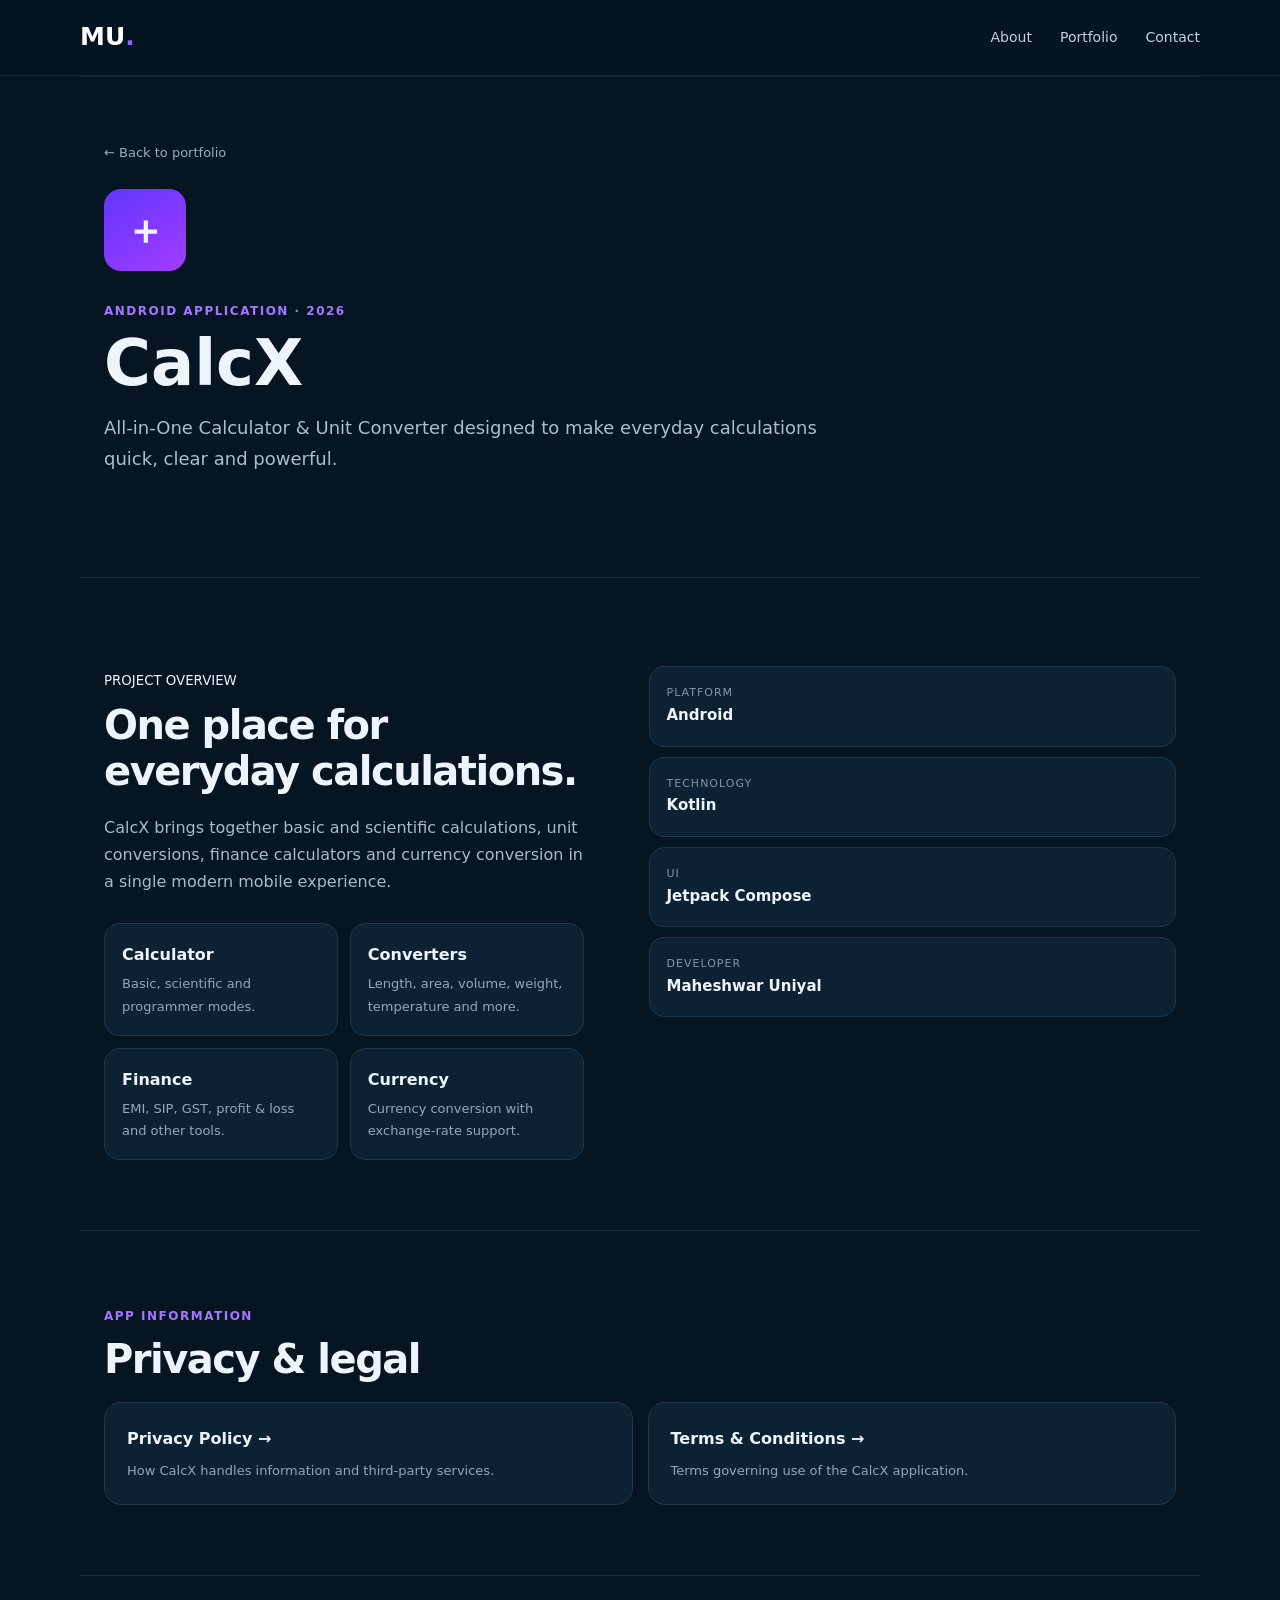
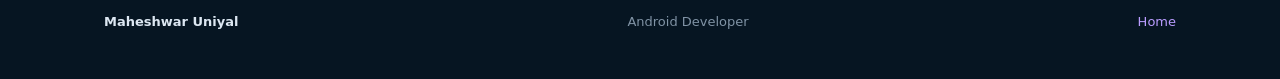
==== calcx.html @ ce77a1cc "Reformat Updated content for home" ====
<!doctype html><html><head><meta charset="utf-8"><meta name="viewport" content="width=device-width,initial-scale=1"><title>CalcX | Maheshwar Uniyal</title><link rel="stylesheet" href="style.css"></head><body><header><a class="logo" href="index.html">MU<span>.</span></a><nav><a href="index.html#about">About</a><a href="index.html#portfolio">Portfolio</a><a href="contact.html">Contact</a></nav></header><main><section class="projectHero"><a href="index.html#portfolio">← Back to portfolio</a><b class="icon big">＋</b><small>ANDROID APPLICATION · 2026</small><h1>CalcX</h1><p>All-in-One Calculator & Unit Converter designed to make everyday calculations quick, clear and powerful.</p></section><section><div class="grid"><div><small>PROJECT OVERVIEW</small><h2>One place for everyday calculations.</h2><p>CalcX brings together basic and scientific calculations, unit conversions, finance calculators and currency conversion in a single modern mobile experience.</p><div class="features"><div><b>Calculator</b><span>Basic, scientific and programmer modes.</span></div><div><b>Converters</b><span>Length, area, volume, weight, temperature and more.</span></div><div><b>Finance</b><span>EMI, SIP, GST, profit & loss and other tools.</span></div><div><b>Currency</b><span>Currency conversion with exchange-rate support.</span></div></div></div><aside><div>Platform<strong>Android</strong></div><div>Technology<strong>Kotlin</strong></div><div>UI<strong>Jetpack Compose</strong></div><div>Developer<strong>Maheshwar Uniyal</strong></div></aside></div></section><section><small>APP INFORMATION</small><h2>Privacy & legal</h2><div class="legalCards"><a href="privacy-policy.html"><b>Privacy Policy →</b><span>How CalcX handles information and third-party services.</span></a><a href="terms.html"><b>Terms & Conditions →</b><span>Terms governing use of the CalcX application.</span></a></div></section></main><footer><b>Maheshwar Uniyal</b><span>Android Developer</span><a href="index.html">Home</a></footer></body></html>
---- style.css ----
*{box-sizing:border-box}body{margin:0;background:#061522;color:#edf4fc;font:16px/1.7 system-ui,-apple-system,Segoe UI,sans-serif}a{color:#b99cff;text-decoration:none}header{height:76px;padding:0 max(20px,calc((100% - 1120px)/2));display:flex;align-items:center;justify-content:space-between;border-bottom:1px solid #152b3c;position:sticky;top:0;background:#061522f2;backdrop-filter:blur(12px);z-index:5}.logo{font-size:25px;font-weight:900;color:#fff}.logo span{color:#9a5cff}nav{display:flex;gap:28px}nav a{color:#c5d1dc;font-size:14px}main{max-width:1120px;margin:auto}.hero,.projectHero,.contact{padding:105px 24px 85px}.hero small,.section-label,section>small,.projectHero small,.legal>small,.contact>small{color:#a477ff;font-size:12px;font-weight:800;letter-spacing:1.5px}.hero h1{font-size:clamp(48px,7vw,82px);line-height:1.03;letter-spacing:-4px;margin:18px 0}.hero em{font-style:normal;color:#bca7ff}.hero p{max-width:680px;color:#a9b9c8;font-size:18px}.btn{display:inline-block;padding:13px 20px;border-radius:13px;background:linear-gradient(135deg,#6438ff,#a448ff);color:#fff;font-weight:800;margin:25px 8px 0 0}.btn.alt{background:#102638;border:1px solid #294257}section{padding:70px 24px;border-top:1px solid #142a3a}.grid{display:grid;grid-template-columns:1fr 1.1fr;gap:65px;margin-top:18px}.grid h2,section h2{font-size:40px;line-height:1.15;letter-spacing:-1.5px;margin:8px 0 20px}.grid p,section p{color:#aabac9}.tags{display:flex;flex-wrap:wrap;gap:7px;margin-top:20px}.tags span{background:#10283a;border:1px solid #1d3a50;border-radius:8px;padding:5px 9px;font-size:12px;color:#c0ccd8}.cards{display:grid;grid-template-columns:1fr 1fr;gap:18px;margin-top:25px}.card{position:relative;display:block;padding:27px;border:1px solid #20394c;border-radius:22px;background:linear-gradient(145deg,#0c2233,#091a28);color:#edf4fc}.card:hover{border-color:#7050e9;transform:translateY(-3px)}.card h3{font-size:28px;margin:12px 0 5px}.card p{color:#a7b7c6}.icon{width:58px;height:58px;border-radius:17px;display:grid;place-items:center;background:linear-gradient(145deg,#6036ff,#a33cff);font-size:30px}.icon.blue{background:linear-gradient(145deg,#0ea5e9,#2563eb)}.card small{display:block;margin-top:22px}.arrow{position:absolute;right:25px;top:27px;font-size:24px;color:#9d80ff}.card label{font-size:11px;color:#a5b4c1;background:#122a3a;padding:6px 9px;border-radius:8px}.cta{display:flex;justify-content:space-between;align-items:center;gap:25px}.projectHero{padding-top:65px}.projectHero>a,.legal>a{display:block;margin-bottom:25px;color:#9aacbc;font-size:13px}.projectHero h1{font-size:64px;line-height:1;margin:8px 0}.projectHero p{max-width:720px;font-size:18px;color:#aebdca}.big{width:82px;height:82px;font-size:40px;margin-bottom:25px}.features{display:grid;grid-template-columns:1fr 1fr;gap:12px;margin-top:28px}.features div,aside div{padding:17px;background:#0c2233;border:1px solid #1d384b;border-radius:15px}.features b,.features span{display:block}.features span{font-size:13px;color:#94a7b7;margin-top:5px}aside{display:grid;align-content:start;gap:10px}aside div{color:#8195a7;font-size:11px;text-transform:uppercase;letter-spacing:1px}aside strong{display:block;color:#edf4fc;font-size:15px;letter-spacing:0;text-transform:none}.legalCards{display:grid;grid-template-columns:1fr 1fr;gap:15px}.legalCards a{padding:22px;border:1px solid #20394c;border-radius:17px;background:#0c2233;color:#edf4fc}.legalCards span{display:block;color:#93a6b7;font-size:13px;margin-top:8px}.legal{padding:70px 24px;max-width:900px}.legal h1,.contact h1{font-size:56px;line-height:1.05;letter-spacing:-2px}.legal h2{font-size:22px;margin-top:38px}.legal li{color:#aabac9}.note{padding:15px 18px;border-left:3px solid #8d63ff;background:#8d63ff12;border-radius:8px;font-size:13px}.contactBox{max-width:650px;padding:30px;border:1px solid #20394c;border-radius:20px;background:#0c2233;margin-top:25px}.avatar{width:58px;height:58px;border-radius:16px;display:grid;place-items:center;background:linear-gradient(145deg,#6438ff,#a448ff)}footer{max-width:1120px;margin:auto;padding:35px 24px 45px;border-top:1px solid #142a3a;display:flex;gap:20px;justify-content:space-between;color:#8093a5;font-size:13px}footer b{color:#dce7f2}@media(max-width:700px){nav{gap:13px}nav a{font-size:12px}.hero,.projectHero,.contact{padding:75px 20px}.hero h1{letter-spacing:-2.5px}.grid,.cards,.features,.legalCards{grid-template-columns:1fr}section{padding:55px 20px}.grid h2,section h2{font-size:34px}.projectHero h1{font-size:48px}.legal h1,.contact h1{font-size:44px}.cta{display:block}footer{padding-left:20px;padding-right:20px;flex-wrap:wrap}}
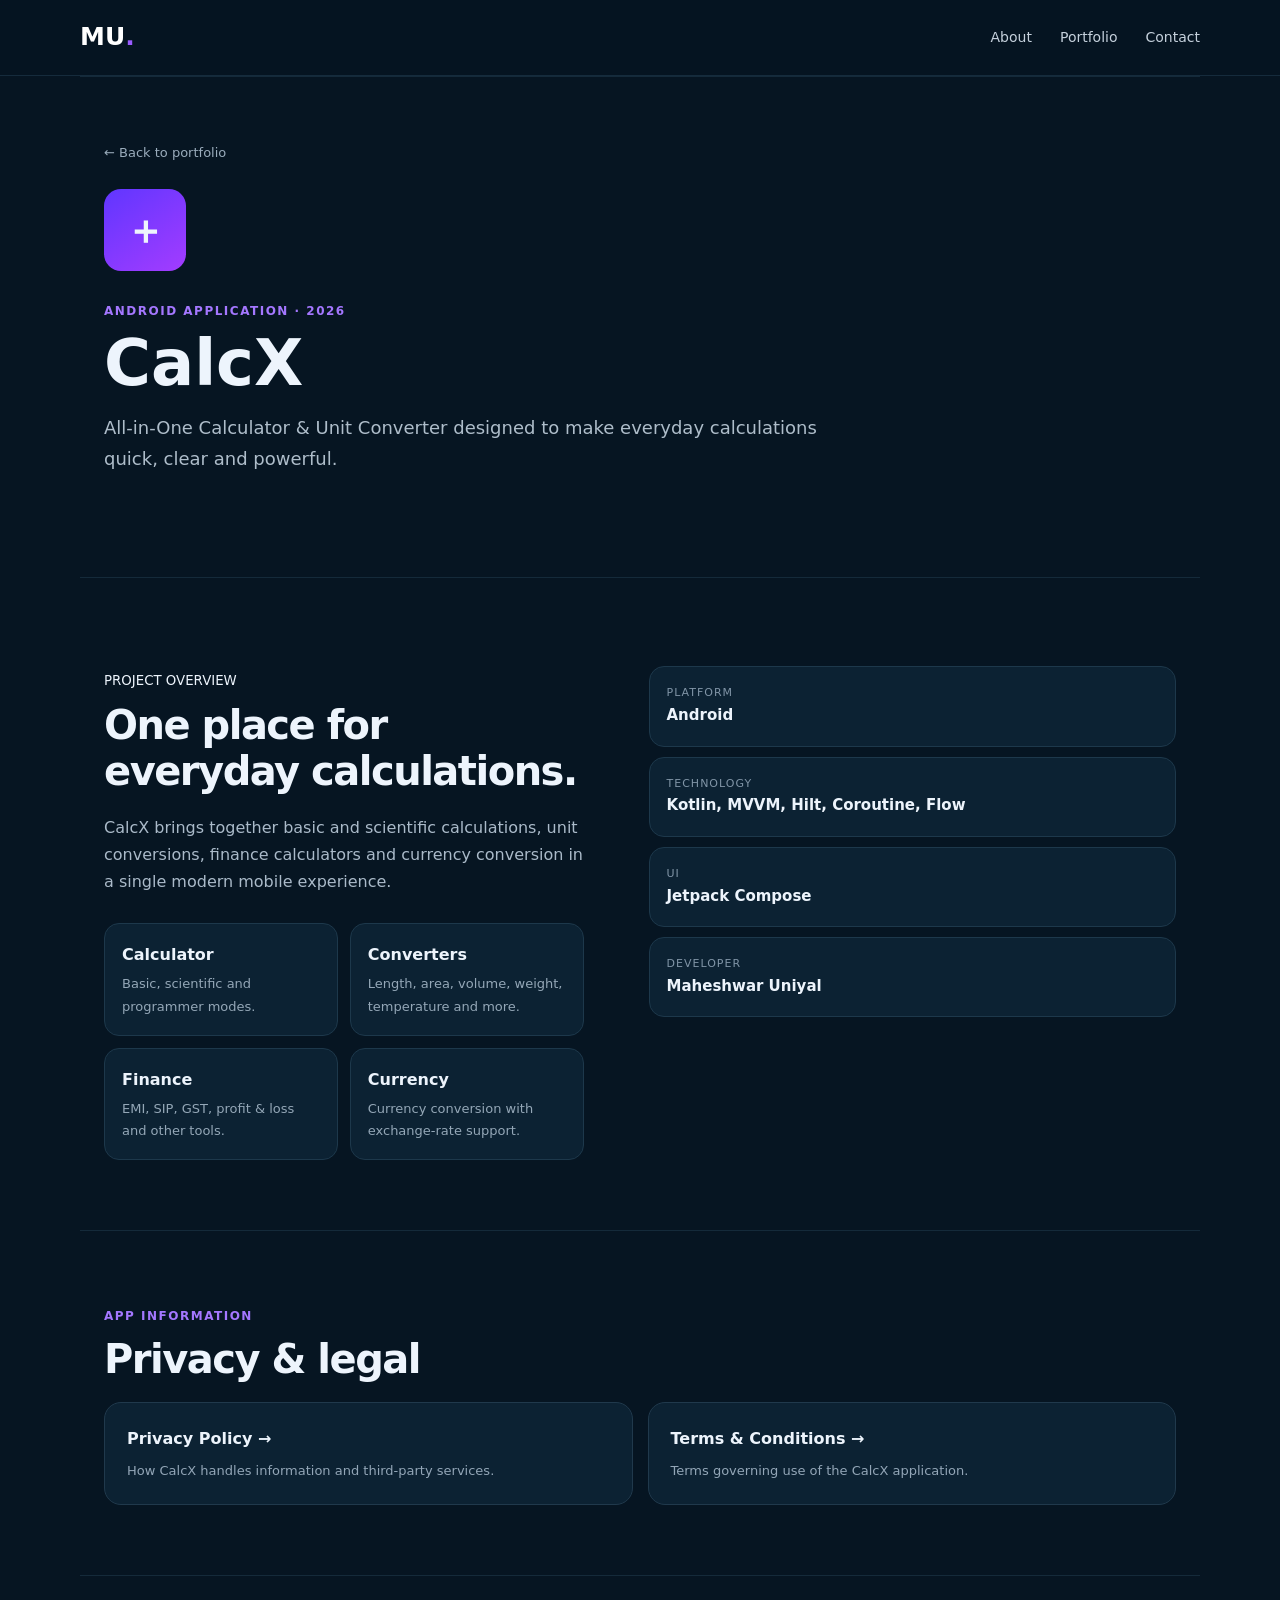
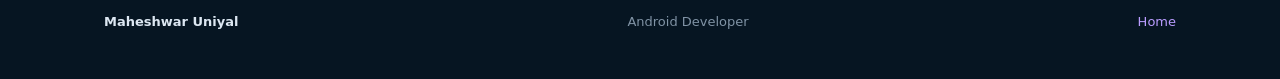
==== commit c14414ab: "Fix HTML formatting and add technology details Add technology details" ====
--- a/calcx.html
+++ b/calcx.html
@@ -1 +1 @@
-<!doctype html><html><head><meta charset="utf-8"><meta name="viewport" content="width=device-width,initial-scale=1"><title>CalcX | Maheshwar Uniyal</title><link rel="stylesheet" href="style.css"></head><body><header><a class="logo" href="index.html">MU<span>.</span></a><nav><a href="index.html#about">About</a><a href="index.html#portfolio">Portfolio</a><a href="contact.html">Contact</a></nav></header><main><section class="projectHero"><a href="index.html#portfolio">← Back to portfolio</a><b class="icon big">＋</b><small>ANDROID APPLICATION · 2026</small><h1>CalcX</h1><p>All-in-One Calculator & Unit Converter designed to make everyday calculations quick, clear and powerful.</p></section><section><div class="grid"><div><small>PROJECT OVERVIEW</small><h2>One place for everyday calculations.</h2><p>CalcX brings together basic and scientific calculations, unit conversions, finance calculators and currency conversion in a single modern mobile experience.</p><div class="features"><div><b>Calculator</b><span>Basic, scientific and programmer modes.</span></div><div><b>Converters</b><span>Length, area, volume, weight, temperature and more.</span></div><div><b>Finance</b><span>EMI, SIP, GST, profit & loss and other tools.</span></div><div><b>Currency</b><span>Currency conversion with exchange-rate support.</span></div></div></div><aside><div>Platform<strong>Android</strong></div><div>Technology<strong>Kotlin</strong></div><div>UI<strong>Jetpack Compose</strong></div><div>Developer<strong>Maheshwar Uniyal</strong></div></aside></div></section><section><small>APP INFORMATION</small><h2>Privacy & legal</h2><div class="legalCards"><a href="privacy-policy.html"><b>Privacy Policy →</b><span>How CalcX handles information and third-party services.</span></a><a href="terms.html"><b>Terms & Conditions →</b><span>Terms governing use of the CalcX application.</span></a></div></section></main><footer><b>Maheshwar Uniyal</b><span>Android Developer</span><a href="index.html">Home</a></footer></body></html>+<!doctype html><html><head><meta charset="utf-8"><meta name="viewport" content="width=device-width,initial-scale=1"><title>CalcX | Maheshwar Uniyal</title><link rel="stylesheet" href="style.css"></head><body><header><a class="logo" href="index.html">MU<span>.</span></a><nav><a href="index.html#about">About</a><a href="index.html#portfolio">Portfolio</a><a href="contact.html">Contact</a></nav></header><main><section class="projectHero"><a href="index.html#portfolio">← Back to portfolio</a><b class="icon big">＋</b><small>ANDROID APPLICATION · 2026</small><h1>CalcX</h1><p>All-in-One Calculator & Unit Converter designed to make everyday calculations quick, clear and powerful.</p></section><section><div class="grid"><div><small>PROJECT OVERVIEW</small><h2>One place for everyday calculations.</h2><p>CalcX brings together basic and scientific calculations, unit conversions, finance calculators and currency conversion in a single modern mobile experience.</p><div class="features"><div><b>Calculator</b><span>Basic, scientific and programmer modes.</span></div><div><b>Converters</b><span>Length, area, volume, weight, temperature and more.</span></div><div><b>Finance</b><span>EMI, SIP, GST, profit & loss and other tools.</span></div><div><b>Currency</b><span>Currency conversion with exchange-rate support.</span></div></div></div><aside><div>Platform<strong>Android</strong></div><div>Technology<strong>Kotlin, MVVM, Hilt, Coroutine, Flow</strong></div><div>UI<strong>Jetpack Compose</strong></div><div>Developer<strong>Maheshwar Uniyal</strong></div></aside></div></section><section><small>APP INFORMATION</small><h2>Privacy & legal</h2><div class="legalCards"><a href="privacy-policy.html"><b>Privacy Policy →</b><span>How CalcX handles information and third-party services.</span></a><a href="terms.html"><b>Terms & Conditions →</b><span>Terms governing use of the CalcX application.</span></a></div></section></main><footer><b>Maheshwar Uniyal</b><span>Android Developer</span><a href="index.html">Home</a></footer></body></html>
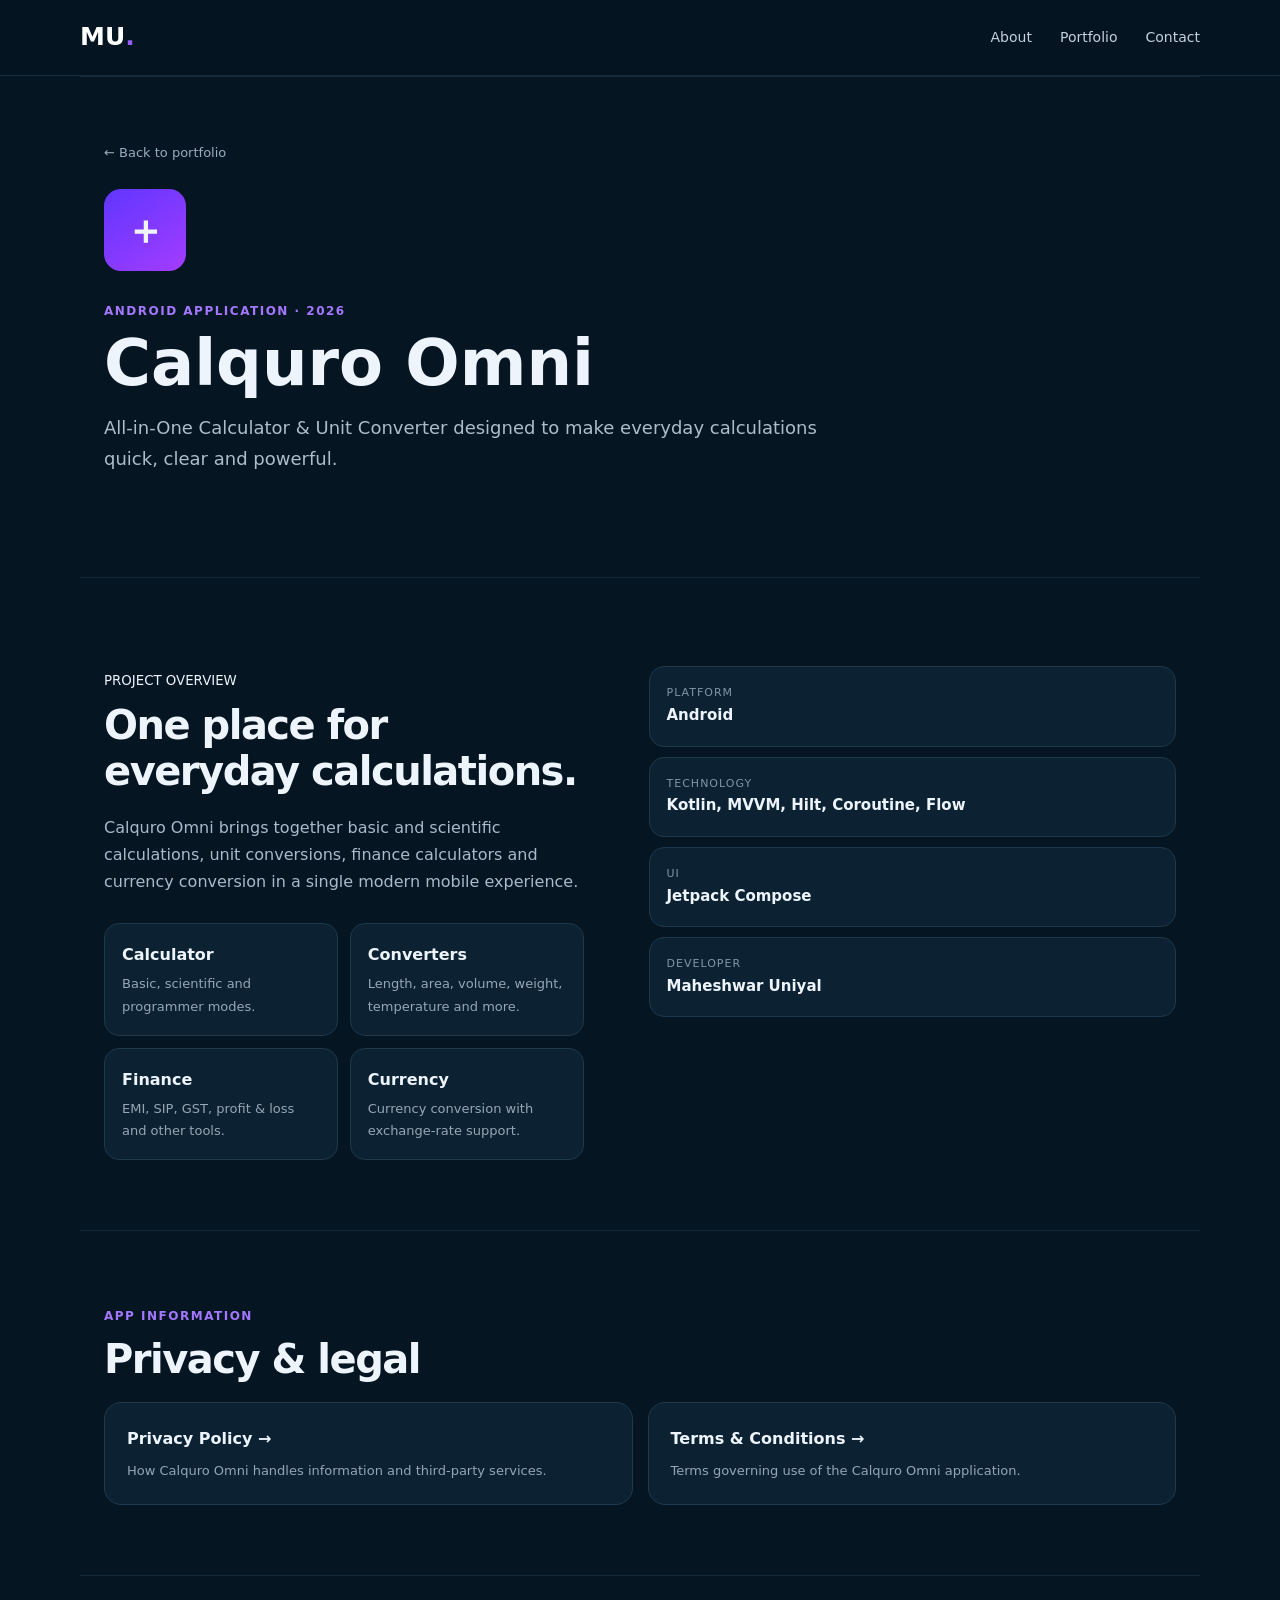
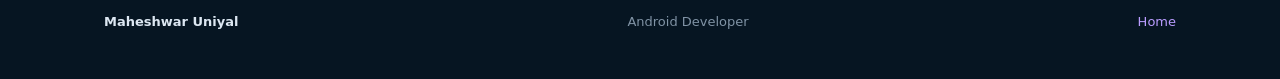
==== commit 005ec569: "Rename CalcX to Calquro Omni in calcx.html Updated the application name from 'CalcX' to 'Calquro Omn" ====
--- a/calcx.html
+++ b/calcx.html
@@ -1 +1 @@
-<!doctype html><html><head><meta charset="utf-8"><meta name="viewport" content="width=device-width,initial-scale=1"><title>CalcX | Maheshwar Uniyal</title><link rel="stylesheet" href="style.css"></head><body><header><a class="logo" href="index.html">MU<span>.</span></a><nav><a href="index.html#about">About</a><a href="index.html#portfolio">Portfolio</a><a href="contact.html">Contact</a></nav></header><main><section class="projectHero"><a href="index.html#portfolio">← Back to portfolio</a><b class="icon big">＋</b><small>ANDROID APPLICATION · 2026</small><h1>CalcX</h1><p>All-in-One Calculator & Unit Converter designed to make everyday calculations quick, clear and powerful.</p></section><section><div class="grid"><div><small>PROJECT OVERVIEW</small><h2>One place for everyday calculations.</h2><p>CalcX brings together basic and scientific calculations, unit conversions, finance calculators and currency conversion in a single modern mobile experience.</p><div class="features"><div><b>Calculator</b><span>Basic, scientific and programmer modes.</span></div><div><b>Converters</b><span>Length, area, volume, weight, temperature and more.</span></div><div><b>Finance</b><span>EMI, SIP, GST, profit & loss and other tools.</span></div><div><b>Currency</b><span>Currency conversion with exchange-rate support.</span></div></div></div><aside><div>Platform<strong>Android</strong></div><div>Technology<strong>Kotlin, MVVM, Hilt, Coroutine, Flow</strong></div><div>UI<strong>Jetpack Compose</strong></div><div>Developer<strong>Maheshwar Uniyal</strong></div></aside></div></section><section><small>APP INFORMATION</small><h2>Privacy & legal</h2><div class="legalCards"><a href="privacy-policy.html"><b>Privacy Policy →</b><span>How CalcX handles information and third-party services.</span></a><a href="terms.html"><b>Terms & Conditions →</b><span>Terms governing use of the CalcX application.</span></a></div></section></main><footer><b>Maheshwar Uniyal</b><span>Android Developer</span><a href="index.html">Home</a></footer></body></html>
+<!doctype html><html><head><meta charset="utf-8"><meta name="viewport" content="width=device-width,initial-scale=1"><title>Calquro Omni | Maheshwar Uniyal</title><link rel="stylesheet" href="style.css"></head><body><header><a class="logo" href="index.html">MU<span>.</span></a><nav><a href="index.html#about">About</a><a href="index.html#portfolio">Portfolio</a><a href="contact.html">Contact</a></nav></header><main><section class="projectHero"><a href="index.html#portfolio">← Back to portfolio</a><b class="icon big">＋</b><small>ANDROID APPLICATION · 2026</small><h1>Calquro Omni</h1><p>All-in-One Calculator & Unit Converter designed to make everyday calculations quick, clear and powerful.</p></section><section><div class="grid"><div><small>PROJECT OVERVIEW</small><h2>One place for everyday calculations.</h2><p>Calquro Omni brings together basic and scientific calculations, unit conversions, finance calculators and currency conversion in a single modern mobile experience.</p><div class="features"><div><b>Calculator</b><span>Basic, scientific and programmer modes.</span></div><div><b>Converters</b><span>Length, area, volume, weight, temperature and more.</span></div><div><b>Finance</b><span>EMI, SIP, GST, profit & loss and other tools.</span></div><div><b>Currency</b><span>Currency conversion with exchange-rate support.</span></div></div></div><aside><div>Platform<strong>Android</strong></div><div>Technology<strong>Kotlin, MVVM, Hilt, Coroutine, Flow</strong></div><div>UI<strong>Jetpack Compose</strong></div><div>Developer<strong>Maheshwar Uniyal</strong></div></aside></div></section><section><small>APP INFORMATION</small><h2>Privacy & legal</h2><div class="legalCards"><a href="privacy-policy.html"><b>Privacy Policy →</b><span>How Calquro Omni handles information and third-party services.</span></a><a href="terms.html"><b>Terms & Conditions →</b><span>Terms governing use of the Calquro Omni application.</span></a></div></section></main><footer><b>Maheshwar Uniyal</b><span>Android Developer</span><a href="index.html">Home</a></footer></body></html>
